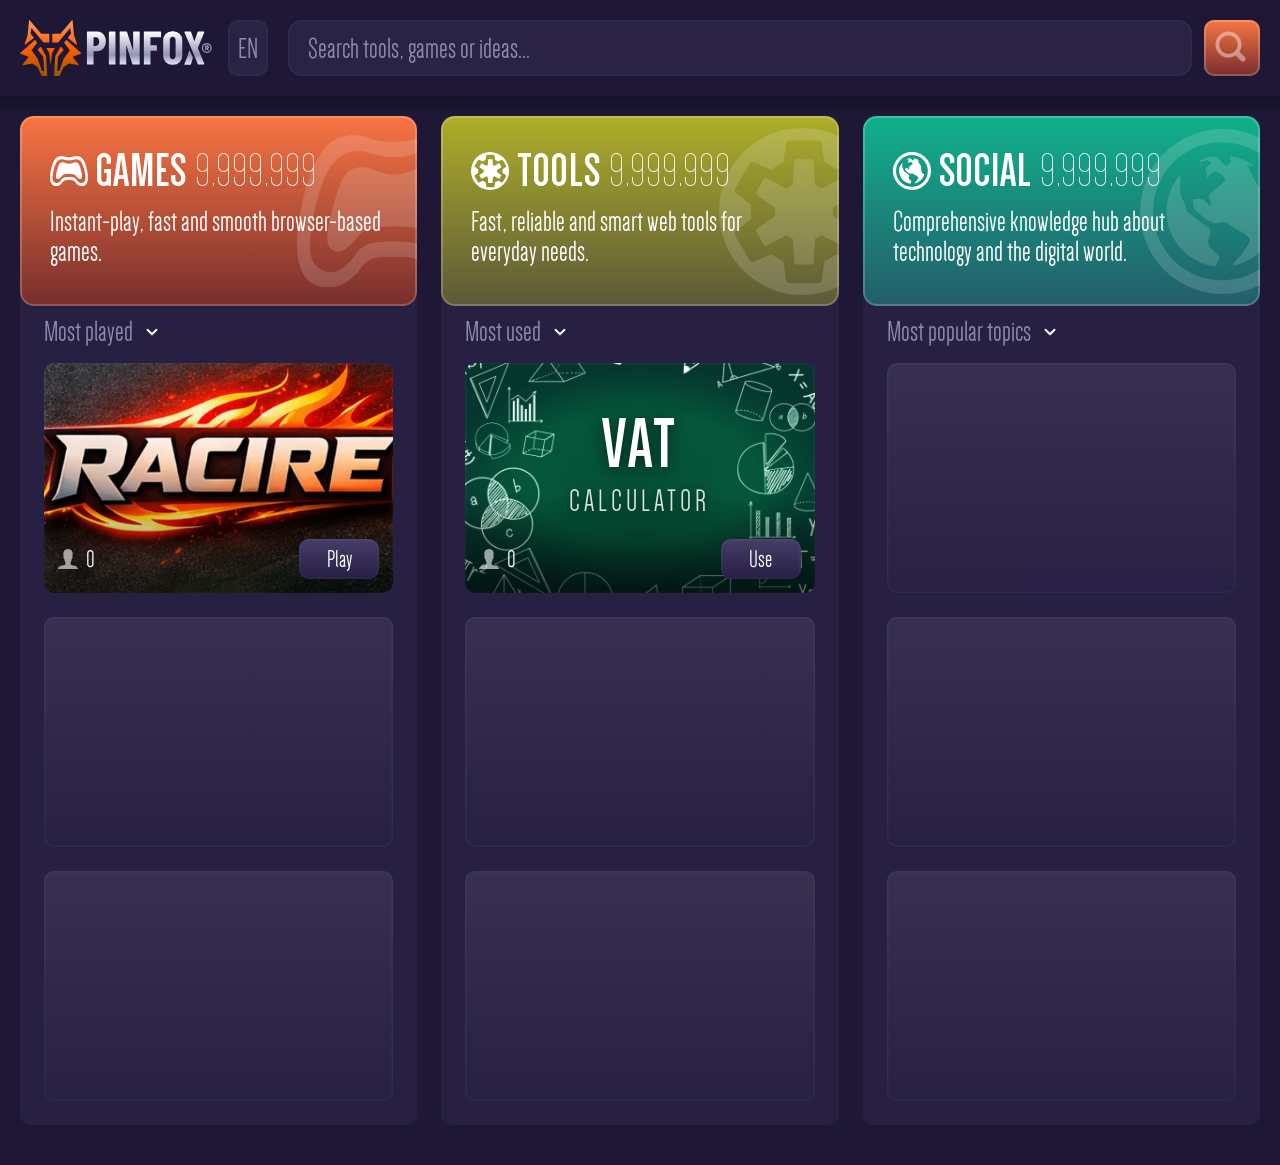
==== en/index.html @ 6bec61a2 "ilk yukleme" ====
<!DOCTYPE html>
<html lang="en">
<head>
    <link rel="icon" type="image/svg+xml" href="/assets/favicon.svg">
    <meta charset="UTF-8">
    <meta name="viewport" content="width=device-width, initial-scale=1.0">
    <title>PINFOX — Free Online Games, Web Tools and Technology</title>
    <meta name="description" content="Play browser-based games, use smart web tools like VAT Calculator, and explore tech content on PINFOX. Fast, free and ad-free.">
    <meta name="keywords" content="pinfox, online oyunlar, web araçları, tarayıcı oyunları, kdv hesaplayıcı, ücretsiz araçlar">
    <meta name="robots" content="index, follow">
    <link rel="canonical" href="https://pinfox.tech/en/">
    <meta property="og:title" content="PINFOX — Free Online Games, Web Tools and Technology">
    <meta property="og:description" content="Tarayıcı tabanlı oyunlar oynayın, KDV hesaplayıcı gibi akıllı web araçlarını kullanın ve teknoloji içeriklerini keşfedin. Ücretsiz ve reklamsız.">
    <meta property="og:type" content="website">
    <meta property="og:url" content="https://pinfox.tech/">
    <meta property="og:image" content="https://pinfox.tech/assets/og-image.jpg">
    <meta name="twitter:card" content="summary_large_image">
    <meta name="twitter:title" content="PINFOX — Ücretsiz Online Oyunlar, Web Araçları ve Teknoloji">
    <meta name="twitter:description" content="Tarayıcı tabanlı oyunlar oynayın, akıllı web araçlarını kullanın ve teknoloji içeriklerini keşfedin. Ücretsiz ve reklamsız.">
    <link rel="stylesheet" href="/style.css?v=4">
    <style>
        /* Search butonu */
        .search-btn { transition: transform 0.2s ease, filter 0.2s ease !important; }
        .search-btn:hover { transform: translateY(-4px) !important; filter: brightness(1.15) drop-shadow(0 8px 14px rgba(0,0,0,0.5)) !important; }

        /* Play / Kullan butonları */
        .play-btn {
            box-shadow: 0 0 0 1.5px rgba(255,255,255,0.04) inset !important;
            transition: transform 0.2s ease, box-shadow 0.2s ease, filter 0.2s ease !important;
        }
        .play-btn:hover {
            transform: translateY(-4px) !important;
            box-shadow: 0 0 0 1.5px rgba(255,255,255,0.04) inset, 0 8px 20px rgba(0,0,0,0.4) !important;
            filter: brightness(1.15) drop-shadow(0 4px 10px rgba(0,0,0,0.4)) !important;
        }
    </style>
    <!-- Google tag (gtag.js) -->
    <script async src="https://www.googletagmanager.com/gtag/js?id=G-VPQW1XT9Y7"></script>
    <script>
      window.dataLayer = window.dataLayer || [];
      function gtag(){dataLayer.push(arguments);}
      gtag('js', new Date());
      gtag('config', 'G-VPQW1XT9Y7');
    </script>
</head>
<body>

<div class="container">

    <!-- HEADER -->
    <header class="top-bar">
        <div class="top-left">
            <div class="logo">
                <img src="/assets/logo_pinfox.svg" alt="Pinfox Logo">
            </div>
            <button class="lang glass-soft">EN</button>
        </div>

        <div class="search-section">
            <input class="glass-soft" type="text" placeholder="Search tools, games or ideas...">
            <button class="search-btn glass-strong">
                <svg xmlns="http://www.w3.org/2000/svg" width="44.208" height="44.208" viewBox="0 0 44.208 44.208">
                    <path id="icon_search" d="M13.127,36.266a2.654,2.654,0,0,1-2.656-2.656V25.985A13.045,13.045,0,0,1,6.313,24.35,13.15,13.15,0,0,1,.267,10.482,13.055,13.055,0,0,1,2.242,5.788,13.165,13.165,0,0,1,8.017,1.032,13.061,13.061,0,0,1,10.482.267a13.255,13.255,0,0,1,5.291,0,13.055,13.055,0,0,1,4.694,1.975,13.165,13.165,0,0,1,4.756,5.776,13.061,13.061,0,0,1,.765,2.464,13.225,13.225,0,0,1,.267,2.646,13.085,13.085,0,0,1-2.994,8.346,13.147,13.147,0,0,1-5.311,3.867,13.067,13.067,0,0,1-2.166.645V33.61a2.654,2.654,0,0,1-2.656,2.656Zm0-32.486a9.347,9.347,0,1,0,9.347,9.347A9.358,9.358,0,0,0,13.127,3.78Z" transform="translate(0 18.565) rotate(-45)" fill="#fff" opacity="0.42"/>
                </svg>
            </button>
        </div>
    </header>

    <div class="top-divider"></div>

    <!-- KATEGORİLER -->
    <section class="categories">

        <!-- GAMES -->
        <div class="cat-wrapper" onclick="window.location='/en/tools.html'" style="cursor:pointer;">
            <div class="cat games glass-strong">
                <div class="cat-header">
                    <div class="cat-icon">
                        <img src="/assets/icon_games.svg" alt="Games">
                    </div>
                    <h2>GAMES</h2>
                    <div class="counter" id="gamesCounter">9.999.999</div>
                </div>
                <p>Instant-play, fast and smooth browser-based games.</p>
            </div>

            <div class="filter-box">
                <div class="filter-header" onclick="toggleFilter(this)">
                    <span>Most played</span>
                    <svg class="arrow-icon" viewBox="0 0 24 24">
                        <path d="M6 9l6 6 6-6" stroke="white" stroke-width="2.5" fill="none" stroke-linecap="round" stroke-linejoin="round"/>
                    </svg>
                </div>
                <div class="filter-content">Size özel sıralama</div>
            </div>

            <div class="sub-area">
                <div class="card game-card game-racire glass-soft" onclick="trackHit('game','racire')">
                    <div class="card-bottom">
                        <div class="card-stats">
                            <img src="/assets/icon_human.svg" class="stat-icon" alt="oyuncu" style="filter:brightness(0) invert(1);opacity:0.6;">
                            <span class="play-count" data-count-type="game" data-count-id="racire">0</span>
                        </div>
                        <button class="play-btn glass-soft">Play</button>
                    </div>
                </div>
                <div class="card glass-soft"></div>
                <div class="card glass-soft"></div>
            </div>
        </div>

        <!-- TOOLS -->
        <div class="cat-wrapper" onclick="window.location='/en/tools.html'" style="cursor:pointer;">
            <div class="cat tools glass-strong">
                <div class="cat-header">
                    <div class="cat-icon">
                        <img src="/assets/icon_tools.svg?v=4" alt="Tools">
                    </div>
                    <h2>TOOLS</h2>
                    <div class="counter" id="toolsCounter">9.999.999</div>
                </div>
                <p>Fast, reliable and smart web tools for everyday needs.</p>
            </div>

            <div class="filter-box">
                <div class="filter-header" onclick="toggleFilter(this)">
                    <span>Most used</span>
                    <svg class="arrow-icon" viewBox="0 0 24 24">
                        <path d="M6 9l6 6 6-6" stroke="white" stroke-width="2.5" fill="none" stroke-linecap="round" stroke-linejoin="round"/>
                    </svg>
                </div>
                <div class="filter-content">Size özel sıralama</div>
            </div>

            <div class="sub-area">
                <div class="card game-card tool-kdv glass-soft" onclick="event.stopPropagation(); trackHit('tool','kdv-hesaplayici'); window.location='/en/tools/vat-calculator.html';" style="cursor:pointer;">
                    <div class="card-label">
                        <span class="card-label-main">VAT</span>
                        <span class="card-label-sub">CALCULATOR</span>
                    </div>
                    <div class="card-bottom">
                        <div class="card-stats">
                            <img src="/assets/icon_human.svg" class="stat-icon" alt="oyuncu" style="filter:brightness(0) invert(1);opacity:0.6;">
                            <span class="play-count" data-count-type="tool" data-count-id="kdv-hesaplayici">0</span>
                        </div>
                        <button class="play-btn glass-soft">Use</button>
                    </div>
                </div>
                <div class="card glass-soft"></div>
                <div class="card glass-soft"></div>
            </div>
        </div>

        <!-- SOCIAL -->
        <div class="cat-wrapper" onclick="window.location='/en/tools.html'" style="cursor:pointer;">
            <div class="cat social glass-strong">
                <div class="cat-header">
                    <div class="cat-icon">
                        <img src="/assets/icon_social.svg" alt="Social">
                    </div>
                    <h2>SOCIAL</h2>
                    <div class="counter" id="socialCounter">9.999.999</div>
                </div>
                <p>Comprehensive knowledge hub about technology and the digital world.</p>
            </div>

            <div class="filter-box">
                <div class="filter-header" onclick="toggleFilter(this)">
                    <span>Most popular topics</span>
                    <svg class="arrow-icon" viewBox="0 0 24 24">
                        <path d="M6 9l6 6 6-6" stroke="white" stroke-width="2.5" fill="none" stroke-linecap="round" stroke-linejoin="round"/>
                    </svg>
                </div>
                <div class="filter-content">Size özel sıralama</div>
            </div>

            <div class="sub-area">
                <div class="card glass-soft"></div>
                <div class="card glass-soft"></div>
                <div class="card glass-soft"></div>
            </div>
        </div>

    </section>

</div>

<script src="/main.js?v=4"></script>
</body>
</html>
---- style.css ----
/* ============================================================
   PINFOX — style.css
   ============================================================ */

/* FONT TANIMLARI */

@font-face {
    font-family: 'Dense';
    src: url('/assets/fonts/Dense-Regular.otf?v=4') format('opentype');
    font-weight: 400;
}

@font-face {
    font-family: 'Dense';
    src: url('/assets/fonts/Dense-Bold.ttf?v=4') format('truetype');
    font-weight: 700;
}

@font-face {
    font-family: 'Dense';
    src: url('/assets/fonts/Dense-Thin.ttf?v=4') format('truetype');
    font-weight: 200;
}

/* DİL BAZLI FONT OVERRİDELAR */
:lang(ar) { font-family: 'Cairo', sans-serif; direction: rtl; }
:lang(ja) { font-family: 'Noto Sans JP', sans-serif; }
:lang(ko) { font-family: 'Noto Sans KR', sans-serif; }
:lang(zh) { font-family: 'Noto Sans SC', sans-serif; }

/* GENEL */

body {
    margin: 0;
    background: #1E1836;
    color: white;
    font-family: 'Barlow Condensed', 'Dense', sans-serif;
}

.glass-strong {
    box-shadow: 0 0 0 2px rgba(255, 255, 255, 0.2) inset;
}

.glass-soft {
    box-shadow: 0 0 0 1.5px rgba(255, 255, 255, 0.04) inset;
}

.container {
    max-width: 1320px;
    margin: 0 auto;
    padding: 0 20px;
}

/* HEADER */

.glass-border {
    box-shadow: 0 0 0 2px rgba(255, 255, 255, 0.2) inset;
}

.logo img {
    height: 56px;
    width: auto;
    display: block;
}

.top-bar {
    display: flex;
    align-items: center;
    gap: 20px;
    margin: 20px 0 20px 0;
}

.lang {
    height: 56px;
    padding: 0 10px;
    border-radius: 10px;
    background: #2A2345;
    color: #8B8BAF;
    border: none;
    font-size: 30px;
    font-family: 'Dense', sans-serif;
    font-weight: 400;
    display: flex;
    align-items: center;
    justify-content: center;
}

/* SEARCH */

.search-section {
    display: flex;
    gap: 12px;
    flex: 1;
}

.search-section input::placeholder {
    color: #8B8BAF;
    opacity: 1;
}

.search-section input {
    flex: 1;
    height: 56px;
    padding: 0 20px;
    border-radius: 14px;
    border: none;
    background: #2A2345;
    color: white;
    font-size: 30px;
    font-family: 'Dense', sans-serif;
    font-weight: 400;
}

.search-btn {
    border-radius: 10px;
    border: none;
    background: linear-gradient(to bottom, #F97543, #772E2D);
    color: white;
    cursor: pointer;
    height: 56px;
    width: 56px;
    display: flex;
    align-items: center;
    justify-content: center;
    box-shadow: 0 0 0 2px rgba(255, 255, 255, 0.2) inset;
    transition: transform 0.2s ease, box-shadow 0.2s ease, filter 0.2s ease;
}

.search-btn:hover {
    transform: translateY(-2px);
    box-shadow: 0 0 0 2px rgba(255, 255, 255, 0.2) inset,
                0 6px 16px rgba(0, 0, 0, 0.4);
    filter: brightness(1.1);
}

.search-icon {
    width: 30px;
    height: 30px;
    transition: transform 0.2s ease;
}

.search-btn:hover .search-icon {
    transform: scale(1.1);
}

/* CATEGORIES */

.categories {
    display: grid;
    grid-template-columns: repeat(3, 1fr);
    gap: 24px;
    margin-bottom: 40px;
}

.cat {
    position: relative;
    padding: 30px;
    border-radius: 14px;
    min-height: 130px;
}

.games {
    background:
        url('/assets/back_games.svg?v=4') no-repeat right center,
        linear-gradient(to bottom, #F97543, #772E2D);
    background-size: 120px auto, cover;
}

.tools {
    background:
        url('/assets/back_tools.svg?v=4') no-repeat right center,
        linear-gradient(to bottom, #AEAE29, #5C5938);
    background-size: 120px auto, cover;
}

.social {
    background:
        url('/assets/back_social.svg?v=4') no-repeat right center,
        linear-gradient(to bottom, #10B18C, #235D6A);
    background-size: 120px auto, cover;
}

/* BAŞLIK + SAYAÇ */

.cat-header {
    display: flex;
    align-items: center;
    gap: 8px;
    margin-bottom: 10px;
}

.cat-header h2 {
    font-weight: 700;
    font-size: 48px;
    margin: 0;
    letter-spacing: 1px;
}

.counter {
    font-weight: 200;
    font-size: 48px;
    opacity: 0.9;
}

/* AÇIKLAMA */

.cat p {
    font-weight: 400;
    margin: 0;
    font-size: 30px;
    line-height: 1;
}

/* CAT İKON */

.cat-icon {
    display: flex;
    align-items: center;
    justify-content: center;
}

.cat-icon img {
    width: 38px;
    height: auto;
    display: block;
    flex-shrink: 0;
    transition: transform 0.25s ease;
}

.cat:hover .cat-icon img {
    transform: scale(1.2);
}

/* ALT KARTLAR */

.card {
    height: 220px;
    border-radius: 10px;
    background: linear-gradient(to bottom, #373050, #282145);
    height: 230px;
    width: 90%;
    margin: 0 auto;
}

.cat-wrapper {
    display: flex;
    flex-direction: column;
    gap: 10px;
    background: #272042;
    border-radius: 10px;
    overflow: visible;
}

.sub-area {
    padding: 2px 24px 24px 24px;
    display: grid;
    gap: 24px;
}

.sub-area .card {
    width: 100%;
    margin: 0;
}

/* FİLTRE */

.filter-box {
    padding: 0 24px;
    margin: 0px 0 4px 0;
}

.filter-header {
    display: flex;
    align-items: center;
    gap: 10px;
    cursor: pointer;
    font-size: 30px;
    font-weight: 400;
    color: #8B8BAF;
    user-select: none;
}

.arrow-icon {
    width: 18px;
    height: 18px;
    transition: transform 0.3s ease;
}

.filter-content {
    max-height: 0;
    overflow: hidden;
    transition: max-height 0.35s ease;
    font-size: 30px;
    color: #8B8BAF;
    padding-left: 2px;
}

.filter-box.active .filter-content {
    max-height: 60px;
    margin-top: 4px;
}

.filter-box.active .arrow-icon {
    transform: rotate(180deg);
}

/* OYUN / ARAÇ KARTLARI */

.game-card {
    position: relative;
    overflow: hidden;
}

.card-bottom {
    position: absolute;
    bottom: 14px;
    left: 14px;
    right: 14px;
    display: flex;
    align-items: center;
    justify-content: space-between;
    z-index: 2;
}

.card-stats {
    display: flex;
    align-items: center;
    gap: 8px;
    font-size: 25px;
    color: #FFFFFF;
}

.stat-icon {
    width: 20px;
    height: 20px;
    color: #B8B8E0;
    filter: brightness(0) invert(1);
    opacity: 0.6;
}

.play-btn {
    width: 80px;
    height: 40px;
    border: none;
    border-radius: 10px;
    cursor: pointer;
    font-family: 'Dense', sans-serif;
    font-size: 25px;
    font-weight: 400;
    color: white;
    background: linear-gradient(to bottom, #473E6A, #261E44);
    box-shadow: 0 0 0 1.5px rgba(255, 255, 255, 0.04) inset;
    transition: transform 0.2s ease, box-shadow 0.2s ease, filter 0.2s ease;
}

.play-btn:hover {
    transform: translateY(-4px);
    box-shadow: 0 0 0 1.5px rgba(255, 255, 255, 0.04) inset,
                0 8px 20px rgba(0, 0, 0, 0.4);
    filter: brightness(1.15) drop-shadow(0 4px 10px rgba(0, 0, 0, 0.4));
}

/* KART GÖRSELLERİ */

.tool-kdv {
    background-image: url('/assets/images/image_tool_kdvhesaplayici.png?v=4');
    background-size: cover;
    background-position: center;
    background-repeat: no-repeat;
    border-radius: 10px;
    overflow: hidden;
    position: relative;
}

.tool-kdv::after {
    content: "";
    position: absolute;
    bottom: 0;
    left: 0;
    width: 100%;
    height: 100px;
    z-index: 1;
    pointer-events: none;
    background: linear-gradient(to top, rgba(0, 0, 0, 0.6), rgba(0, 0, 0, 0));
}

.game-racire {
    background-image: url('/assets/images/image_game_racire.png?v=4');
    background-size: cover;
    background-position: center;
    background-repeat: no-repeat;
    border-radius: 10px;
    overflow: hidden;
    position: relative;
}

.game-racire::after {
    content: "";
    position: absolute;
    bottom: 0;
    left: 0;
    width: 100%;
    height: 100px;
    z-index: 1;
    pointer-events: none;
    background: linear-gradient(to top, rgba(0, 0, 0, 0.6), rgba(0, 0, 0, 0));
}

.tool-renk-donusturucu {
    background-image: url('/assets/images/image_tool_renkdonusturucu.png?v=4');
    background-size: cover;
    background-position: center;
    background-repeat: no-repeat;
    border-radius: 10px;
    overflow: hidden;
    position: relative;
}

.tool-renk-donusturucu::after {
    content: "";
    position: absolute;
    bottom: 0;
    left: 0;
    width: 100%;
    height: 100px;
    z-index: 1;
    pointer-events: none;
    background: linear-gradient(to top, rgba(0, 0, 0, 0.6), rgba(0, 0, 0, 0));
}

/* KART ORTASI YAZI */
.card-label {
    position: absolute;
    inset: 0;
    display: flex;
    flex-direction: column;
    align-items: center;
    justify-content: center;
    text-align: center;
    z-index: 2;
    pointer-events: none;
    line-height: 1;
    padding-bottom: 30px; /* buton alanı için hafif yukarı kaydır */
}

.card-label-main {
    display: block;
    font-family: 'Dense', sans-serif;
    font-weight: 700;
    font-size: 72px;
    color: white;
    letter-spacing: 3px;
    text-shadow: 0 3px 16px rgba(0,0,0,0.6);
    line-height: 1;
}

.card-label-sub {
    display: block;
    font-family: 'Dense', sans-serif;
    font-weight: 400;
    font-size: 32px;
    color: rgba(255,255,255,0.85);
    letter-spacing: 4px;
    text-shadow: 0 2px 10px rgba(0,0,0,0.6);
    margin-top: 4px;
}

/* DİVİDER */

.top-left {
    display: flex;
    align-items: center;
    gap: 16px;
}

.top-divider {
    position: relative;
    left: 50%;
    transform: translateX(-50%);
    width: 100vw;
    height: 20px;
    background: linear-gradient(to bottom, rgba(0, 0, 0, 0.3), rgba(0, 0, 0, 0));
}

/* RESPONSIVE */

@media (max-width: 1100px) {
    .categories {
        grid-template-columns: 1fr;
    }

    .cards {
        grid-template-columns: 1fr 1fr;
    }
}

@media (max-width: 700px) {
    .container {
        padding: 0 20px;
    }

    .cards {
        grid-template-columns: 1fr;
    }

    .search-section {
        width: 100%;
    }

    .logo,
    .lang {
        display: inline-flex;
    }

    .top-bar {
        flex-direction: column;
        align-items: stretch;
        gap: 16px;
    }
}
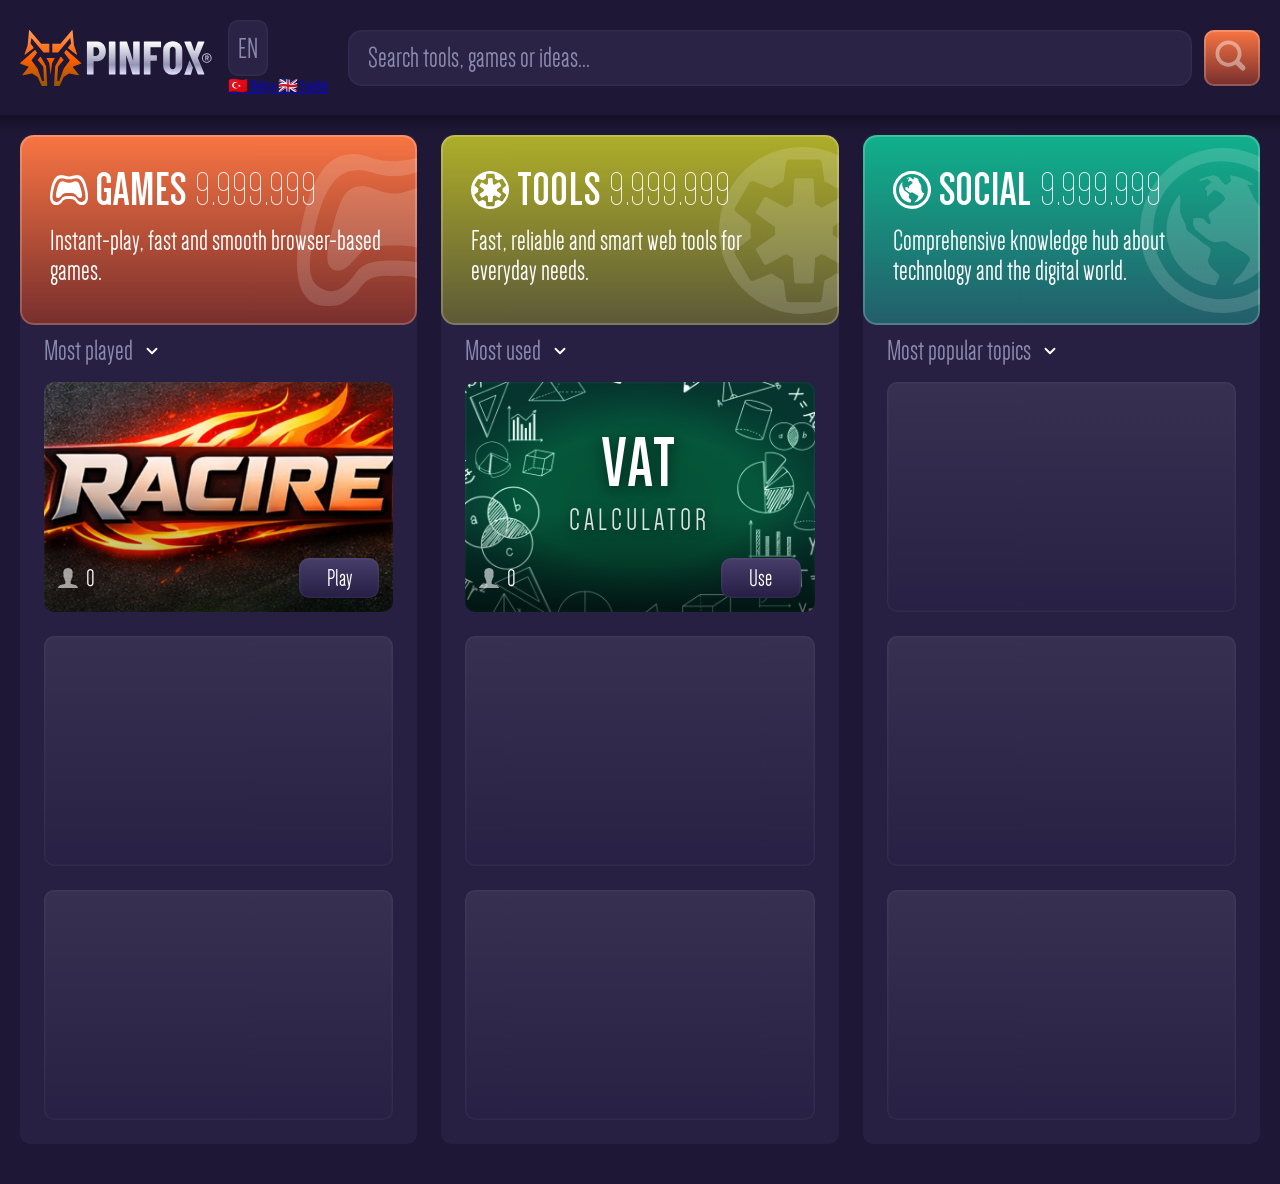
==== commit 1a588f50: "guncelleme" ====
--- a/en/index.html
+++ b/en/index.html
@@ -17,7 +17,7 @@
     <meta name="twitter:card" content="summary_large_image">
     <meta name="twitter:title" content="PINFOX — Ücretsiz Online Oyunlar, Web Araçları ve Teknoloji">
     <meta name="twitter:description" content="Tarayıcı tabanlı oyunlar oynayın, akıllı web araçlarını kullanın ve teknoloji içeriklerini keşfedin. Ücretsiz ve reklamsız.">
-    <link rel="stylesheet" href="/style.css?v=4">
+    <link rel="stylesheet" href="/style.css?v=5">
     <style>
         /* Search butonu */
         .search-btn { transition: transform 0.2s ease, filter 0.2s ease !important; }
@@ -53,7 +53,22 @@
             <div class="logo">
                 <img src="/assets/logo_pinfox.svg" alt="Pinfox Logo">
             </div>
-            <button class="lang glass-soft">EN</button>
+            <div class="lang-wrap">
+            <button class="lang glass-soft">
+                EN
+                <svg class="lang-arrow" viewBox="0 0 24 24" fill="none" stroke="currentColor" stroke-width="2.5" stroke-linecap="round" stroke-linejoin="round">
+                    <path d="M6 9l6 6 6-6"/>
+                </svg>
+            </button>
+            <div class="lang-dropdown">
+                <a href="/" class="lang-option ">
+                    <span class="lang-flag">🇹🇷</span> Türkçe
+                </a>
+                <a href="/en/" class="lang-option active">
+                    <span class="lang-flag">🇬🇧</span> English
+                </a>
+            </div>
+        </div>
         </div>
 
         <div class="search-section">
@@ -114,7 +129,7 @@
             <div class="cat tools glass-strong">
                 <div class="cat-header">
                     <div class="cat-icon">
-                        <img src="/assets/icon_tools.svg?v=4" alt="Tools">
+                        <img src="/assets/icon_tools.svg?v=5" alt="Tools">
                     </div>
                     <h2>TOOLS</h2>
                     <div class="counter" id="toolsCounter">9.999.999</div>
@@ -185,6 +200,6 @@
 
 </div>
 
-<script src="/main.js?v=4"></script>
+<script src="/main.js?v=5"></script>
 </body>
-</html>
+</html>
--- a/style.css
+++ b/style.css
@@ -6,19 +6,19 @@
 
 @font-face {
     font-family: 'Dense';
-    src: url('/assets/fonts/Dense-Regular.otf?v=4') format('opentype');
+    src: url('/assets/fonts/Dense-Regular.otf?v=5') format('opentype');
     font-weight: 400;
 }
 
 @font-face {
     font-family: 'Dense';
-    src: url('/assets/fonts/Dense-Bold.ttf?v=4') format('truetype');
+    src: url('/assets/fonts/Dense-Bold.ttf?v=5') format('truetype');
     font-weight: 700;
 }
 
 @font-face {
     font-family: 'Dense';
-    src: url('/assets/fonts/Dense-Thin.ttf?v=4') format('truetype');
+    src: url('/assets/fonts/Dense-Thin.ttf?v=5') format('truetype');
     font-weight: 200;
 }
 
@@ -161,21 +161,21 @@
 
 .games {
     background:
-        url('/assets/back_games.svg?v=4') no-repeat right center,
+        url('/assets/back_games.svg?v=5') no-repeat right center,
         linear-gradient(to bottom, #F97543, #772E2D);
     background-size: 120px auto, cover;
 }
 
 .tools {
     background:
-        url('/assets/back_tools.svg?v=4') no-repeat right center,
+        url('/assets/back_tools.svg?v=5') no-repeat right center,
         linear-gradient(to bottom, #AEAE29, #5C5938);
     background-size: 120px auto, cover;
 }
 
 .social {
     background:
-        url('/assets/back_social.svg?v=4') no-repeat right center,
+        url('/assets/back_social.svg?v=5') no-repeat right center,
         linear-gradient(to bottom, #10B18C, #235D6A);
     background-size: 120px auto, cover;
 }
@@ -363,7 +363,7 @@
 /* KART GÖRSELLERİ */
 
 .tool-kdv {
-    background-image: url('/assets/images/image_tool_kdvhesaplayici.png?v=4');
+    background-image: url('/assets/images/image_tool_kdvhesaplayici.png?v=5');
     background-size: cover;
     background-position: center;
     background-repeat: no-repeat;
@@ -385,7 +385,7 @@
 }
 
 .game-racire {
-    background-image: url('/assets/images/image_game_racire.png?v=4');
+    background-image: url('/assets/images/image_game_racire.png?v=5');
     background-size: cover;
     background-position: center;
     background-repeat: no-repeat;
@@ -407,7 +407,7 @@
 }
 
 .tool-renk-donusturucu {
-    background-image: url('/assets/images/image_tool_renkdonusturucu.png?v=4');
+    background-image: url('/assets/images/image_tool_renkdonusturucu.png?v=5');
     background-size: cover;
     background-position: center;
     background-repeat: no-repeat;
